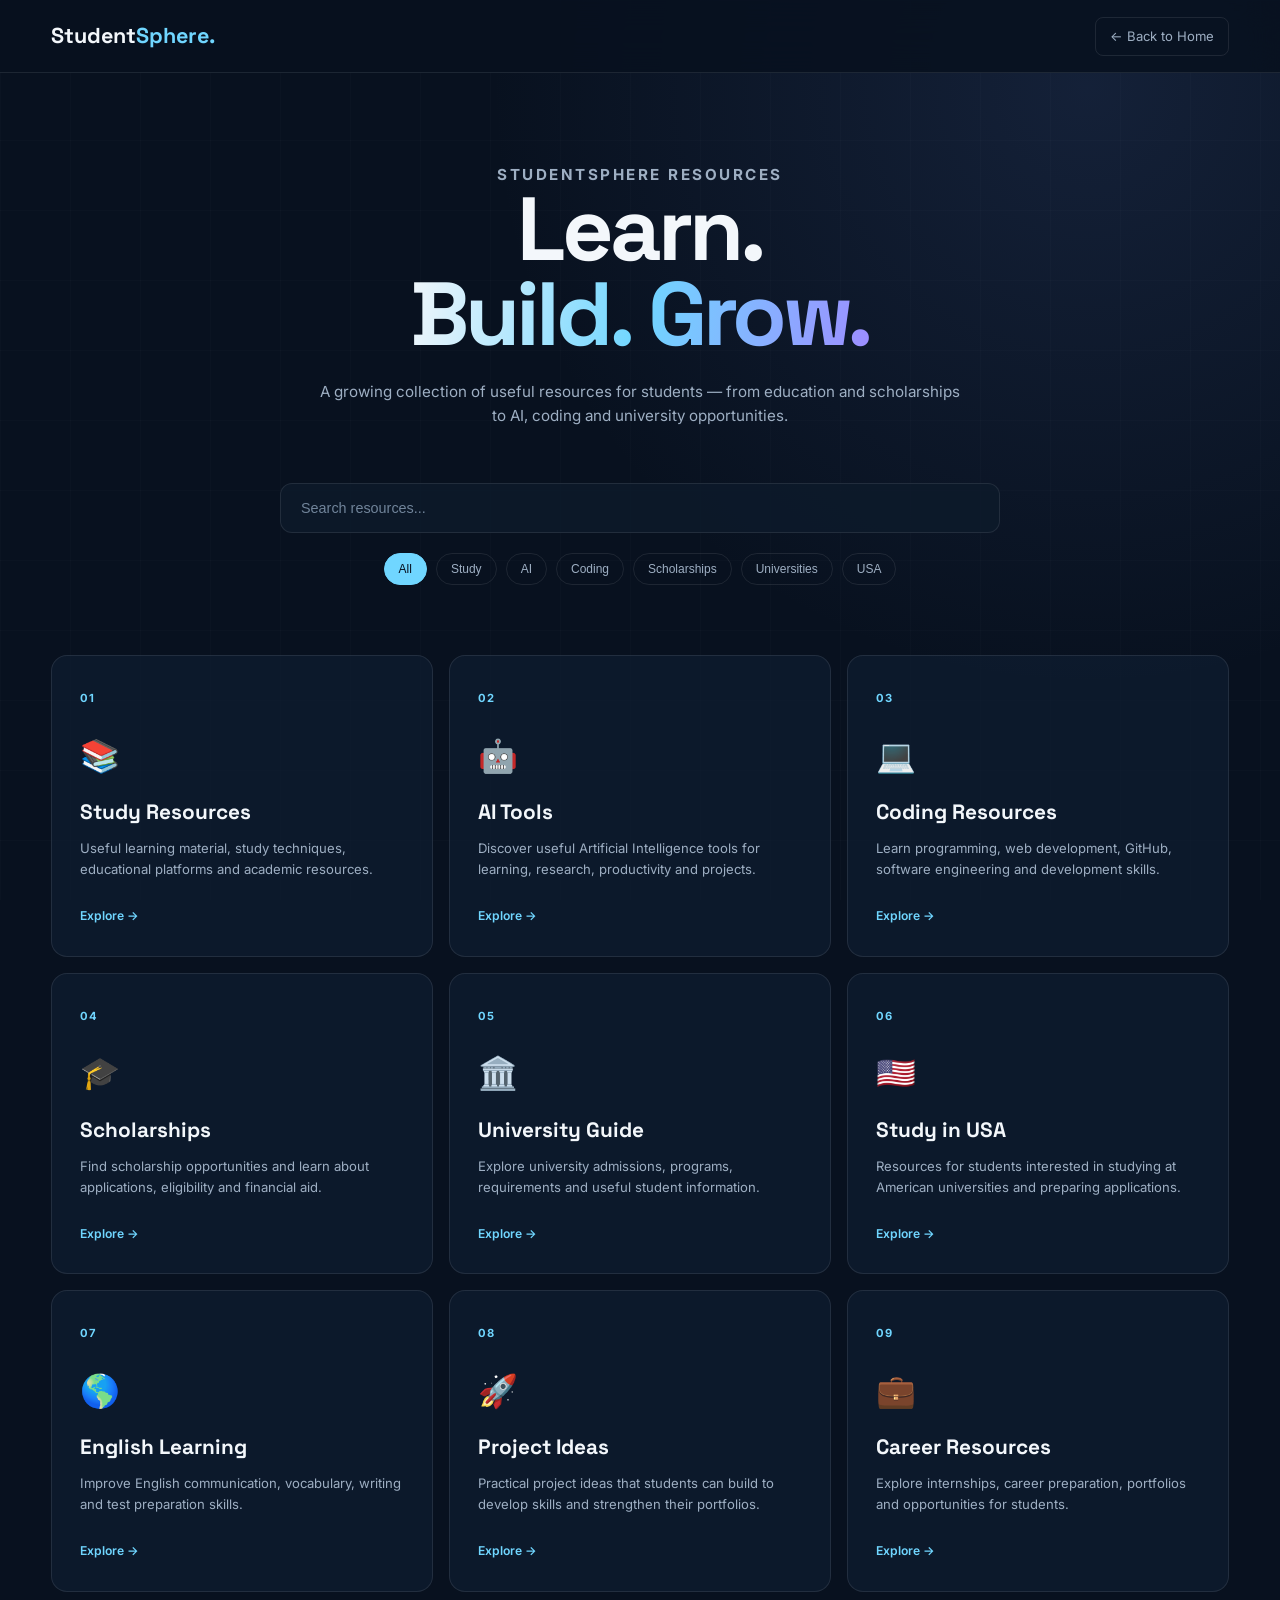
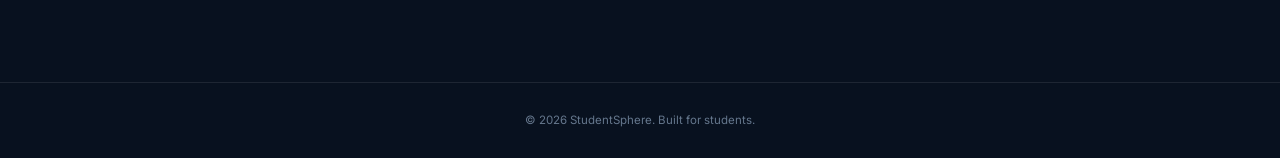
==== resources.html @ 84eeaea0 "Add resources.html for StudentSphere page This file contains the HTML structure and styles for the S" ====
<!DOCTYPE html>
<html lang="en">
<head>
    <meta charset="UTF-8">
    <meta name="viewport" content="width=device-width, initial-scale=1.0">

    <title>Resources | StudentSphere</title>

    <meta
        name="description"
        content="StudentSphere — useful study, AI, coding, scholarship and university resources for students."
    >

    <style>
        @import url('https://fonts.googleapis.com/css2?family=Inter:wght@400;500;600;700&family=Space+Grotesk:wght@500;600;700&display=swap');

        :root {
            --bg: #08111f;
            --bg-light: #0d1a2b;
            --card: rgba(15, 29, 48, 0.78);
            --text: #f3f7fb;
            --muted: #9eafc3;
            --line: rgba(255,255,255,.09);
            --accent: #70d6ff;
            --accent-soft: rgba(112,214,255,.12);
            --purple: #9d8cff;
            --max: 1180px;
        }

        * {
            margin: 0;
            padding: 0;
            box-sizing: border-box;
        }

        html {
            scroll-behavior: smooth;
        }

        body {
            background:
                radial-gradient(
                    circle at 85% 5%,
                    rgba(75,104,170,.18),
                    transparent 30%
                ),
                var(--bg);
            color: var(--text);
            font-family: 'Inter', sans-serif;
            line-height: 1.6;
            min-height: 100vh;
        }

        body::before {
            content: "";
            position: fixed;
            inset: 0;
            pointer-events: none;
            z-index: -1;
            background-image:
                linear-gradient(
                    rgba(255,255,255,.015) 1px,
                    transparent 1px
                ),
                linear-gradient(
                    90deg,
                    rgba(255,255,255,.015) 1px,
                    transparent 1px
                );
            background-size: 70px 70px;
        }

        a {
            color: inherit;
            text-decoration: none;
        }

        .container {
            width: min(92%, var(--max));
            margin: auto;
        }

        /* NAVBAR */

        .navbar {
            position: sticky;
            top: 0;
            z-index: 1000;
            background: rgba(8,17,31,.86);
            backdrop-filter: blur(18px);
            border-bottom: 1px solid var(--line);
        }

        .nav {
            min-height: 72px;
            display: flex;
            align-items: center;
            justify-content: space-between;
        }

        .logo {
            font-family: 'Space Grotesk', sans-serif;
            font-size: 1.35rem;
            font-weight: 700;
        }

        .logo span {
            color: var(--accent);
        }

        .back {
            color: var(--muted);
            font-size: .82rem;
            border: 1px solid var(--line);
            padding: 8px 14px;
            border-radius: 8px;
            transition: .25s ease;
        }

        .back:hover {
            color: var(--accent);
            border-color: var(--accent);
        }

        /* HERO */

        .hero {
            padding: 90px 0 55px;
            text-align: center;
        }

        .eyebrow {
            color: var(--accent);
            font-size: .72rem;
            font-weight: 700;
            letter-spacing: 2.5px;
            margin-bottom: 15px;
        }

        .hero h1 {
            font-family: 'Space Grotesk', sans-serif;
            font-size: clamp(3rem, 7vw, 5.8rem);
            line-height: .95;
            letter-spacing: -4px;
            margin-bottom: 22px;
        }

        .hero h1 span {
            background: linear-gradient(
                100deg,
                #f3f7fb,
                #70d6ff,
                #9d8cff
            );
            -webkit-background-clip: text;
            background-clip: text;
            color: transparent;
        }

        .hero p {
            max-width: 650px;
            margin: auto;
            color: var(--muted);
            font-size: .95rem;
        }

        /* SEARCH */

        .search-area {
            padding-bottom: 35px;
        }

        .search-box {
            max-width: 720px;
            margin: auto;
            position: relative;
        }

        .search-box input {
            width: 100%;
            padding: 16px 20px;
            border-radius: 12px;
            border: 1px solid var(--line);
            background: rgba(13,26,43,.85);
            color: var(--text);
            outline: none;
            font-size: .9rem;
            transition: .25s ease;
        }

        .search-box input:focus {
            border-color: rgba(112,214,255,.5);
            box-shadow: 0 0 30px rgba(112,214,255,.07);
        }

        .search-box input::placeholder {
            color: #71849a;
        }

        /* FILTERS */

        .filters {
            display: flex;
            justify-content: center;
            flex-wrap: wrap;
            gap: 9px;
            margin-top: 20px;
        }

        .filter-btn {
            border: 1px solid var(--line);
            background: transparent;
            color: var(--muted);
            padding: 8px 14px;
            border-radius: 50px;
            cursor: pointer;
            font-size: .75rem;
            transition: .25s ease;
        }

        .filter-btn:hover,
        .filter-btn.active {
            color: #07111f;
            background: var(--accent);
            border-color: var(--accent);
        }

        /* RESOURCES */

        .resources {
            padding: 35px 0 90px;
        }

        .resource-grid {
            display: grid;
            grid-template-columns: repeat(3, 1fr);
            gap: 16px;
        }

        .resource-card {
            position: relative;
            padding: 28px;
            min-height: 245px;
            border: 1px solid var(--line);
            border-radius: 16px;
            background: var(--card);
            transition: .3s ease;
        }

        .resource-card:hover {
            transform: translateY(-6px);
            border-color: rgba(112,214,255,.3);
            box-shadow: 0 20px 50px rgba(0,0,0,.18);
        }

        .resource-number {
            color: var(--accent);
            font-size: .7rem;
            font-weight: 700;
            letter-spacing: 1px;
        }

        .resource-icon {
            font-size: 2rem;
            margin: 20px 0 15px;
        }

        .resource-card h2 {
            font-family: 'Space Grotesk', sans-serif;
            font-size: 1.3rem;
            margin-bottom: 9px;
        }

        .resource-card p {
            color: var(--muted);
            font-size: .82rem;
            margin-bottom: 22px;
        }

        .resource-link {
            color: var(--accent);
            font-size: .76rem;
            font-weight: 600;
        }

        .resource-link:hover {
            text-decoration: underline;
        }

        .no-results {
            display: none;
            text-align: center;
            color: var(--muted);
            padding: 60px 20px;
        }

        /* FOOTER */

        footer {
            border-top: 1px solid var(--line);
            padding: 28px 0;
            text-align: center;
            color: #65778d;
            font-size: .72rem;
        }

        /* MOBILE */

        @media (max-width: 850px) {
            .resource-grid {
                grid-template-columns: repeat(2, 1fr);
            }
        }

        @media (max-width: 600px) {
            .hero {
                padding: 70px 0 45px;
            }

            .hero h1 {
                letter-spacing: -2px;
            }

            .resource-grid {
                grid-template-columns: 1fr;
            }

            .resource-card {
                min-height: auto;
            }

            .back {
                font-size: .72rem;
            }
        }
    </style>
</head>

<body>

    <!-- NAVBAR -->

    <header class="navbar">
        <div class="container nav">

            <a href="index.html" class="logo">
                Student<span>Sphere.</span>
            </a>

            <a href="index.html" class="back">
                ← Back to Home
            </a>

        </div>
    </header>


    <!-- HERO -->

    <main>

        <section class="hero">
            <div class="container">

                <p class="eyebrow">STUDENTSPHERE RESOURCES</p>

                <h1>
                    Learn.<br>
                    <span>Build. Grow.</span>
                </h1>

                <p>
                    A growing collection of useful resources for students —
                    from education and scholarships to AI, coding and
                    university opportunities.
                </p>

            </div>
        </section>


        <!-- SEARCH -->

        <section class="search-area">
            <div class="container">

                <div class="search-box">
                    <input
                        type="search"
                        id="searchInput"
                        placeholder="Search resources..."
                        autocomplete="off"
                    >
                </div>

                <div class="filters">

                    <button class="filter-btn active" data-filter="all">
                        All
                    </button>

                    <button class="filter-btn" data-filter="study">
                        Study
                    </button>

                    <button class="filter-btn" data-filter="ai">
                        AI
                    </button>

                    <button class="filter-btn" data-filter="coding">
                        Coding
                    </button>

                    <button class="filter-btn" data-filter="scholarship">
                        Scholarships
                    </button>

                    <button class="filter-btn" data-filter="university">
                        Universities
                    </button>

                    <button class="filter-btn" data-filter="usa">
                        USA
                    </button>

                </div>

            </div>
        </section>


        <!-- RESOURCE CARDS -->

        <section class="resources">

            <div class="container">

                <div class="resource-grid" id="resourceGrid">


                    <!-- STUDY -->

                    <article
                        class="resource-card"
                        data-category="study"
                        data-title="Study Resources"
                    >

                        <span class="resource-number">01</span>

                        <div class="resource-icon">📚</div>

                        <h2>Study Resources</h2>

                        <p>
                            Useful learning material, study techniques,
                            educational platforms and academic resources.
                        </p>

                        <a href="#" class="resource-link">
                            Explore →
                        </a>

                    </article>


                    <!-- AI -->

                    <article
                        class="resource-card"
                        data-category="ai"
                        data-title="AI Tools"
                    >

                        <span class="resource-number">02</span>

                        <div class="resource-icon">🤖</div>

                        <h2>AI Tools</h2>

                        <p>
                            Discover useful Artificial Intelligence tools
                            for learning, research, productivity and projects.
                        </p>

                        <a href="#" class="resource-link">
                            Explore →
                        </a>

                    </article>


                    <!-- CODING -->

                    <article
                        class="resource-card"
                        data-category="coding"
                        data-title="Coding Resources"
                    >

                        <span class="resource-number">03</span>

                        <div class="resource-icon">💻</div>

                        <h2>Coding Resources</h2>

                        <p>
                            Learn programming, web development, GitHub,
                            software engineering and development skills.
                        </p>

                        <a href="#" class="resource-link">
                            Explore →
                        </a>

                    </article>


                    <!-- SCHOLARSHIP -->

                    <article
                        class="resource-card"
                        data-category="scholarship"
                        data-title="Scholarships"
                    >

                        <span class="resource-number">04</span>

                        <div class="resource-icon">🎓</div>

                        <h2>Scholarships</h2>

                        <p>
                            Find scholarship opportunities and learn about
                            applications, eligibility and financial aid.
                        </p>

                        <a href="#" class="resource-link">
                            Explore →
                        </a>

                    </article>


                    <!-- UNIVERSITY -->

                    <article
                        class="resource-card"
                        data-category="university"
                        data-title="University Guide"
                    >

                        <span class="resource-number">05</span>

                        <div class="resource-icon">🏛️</div>

                        <h2>University Guide</h2>

                        <p>
                            Explore university admissions, programs,
                            requirements and useful student information.
                        </p>

                        <a href="#" class="resource-link">
                            Explore →
                        </a>

                    </article>


                    <!-- USA -->

                    <article
                        class="resource-card"
                        data-category="usa"
                        data-title="Study in USA"
                    >

                        <span class="resource-number">06</span>

                        <div class="resource-icon">🇺🇸</div>

                        <h2>Study in USA</h2>

                        <p>
                            Resources for students interested in studying
                            at American universities and preparing applications.
                        </p>

                        <a href="#" class="resource-link">
                            Explore →
                        </a>

                    </article>


                    <!-- ENGLISH -->

                    <article
                        class="resource-card"
                        data-category="study"
                        data-title="English Learning"
                    >

                        <span class="resource-number">07</span>

                        <div class="resource-icon">🌎</div>

                        <h2>English Learning</h2>

                        <p>
                            Improve English communication, vocabulary,
                            writing and test preparation skills.
                        </p>

                        <a href="#" class="resource-link">
                            Explore →
                        </a>

                    </article>


                    <!-- PROJECTS -->

                    <article
                        class="resource-card"
                        data-category="coding"
                        data-title="Project Ideas"
                    >

                        <span class="resource-number">08</span>

                        <div class="resource-icon">🚀</div>

                        <h2>Project Ideas</h2>

                        <p>
                            Practical project ideas that students can build
                            to develop skills and strengthen their portfolios.
                        </p>

                        <a href="#" class="resource-link">
                            Explore →
                        </a>

                    </article>


                    <!-- CAREER -->

                    <article
                        class="resource-card"
                        data-category="university"
                        data-title="Career Resources"
                    >

                        <span class="resource-number">09</span>

                        <div class="resource-icon">💼</div>

                        <h2>Career Resources</h2>

                        <p>
                            Explore internships, career preparation,
                            portfolios and opportunities for students.
                        </p>

                        <a href="#" class="resource-link">
                            Explore →
                        </a>

                    </article>

                </div>


                <div class="no-results" id="noResults">
                    No resources found. Try another search.
                </div>

            </div>

        </section>

    </main>


    <!-- FOOTER -->

    <footer>
        <div class="container">
            <p>
                © 2026 StudentSphere. Built for students.
            </p>
        </div>
    </footer>


    <!-- SEARCH + FILTER -->

    <script>

        const searchInput =
            document.getElementById("searchInput");

        const cards =
            document.querySelectorAll(".resource-card");

        const filterButtons =
            document.querySelectorAll(".filter-btn");

        const noResults =
            document.getElementById("noResults");

        let currentFilter = "all";


        function filterResources() {

            const search =
                searchInput.value.toLowerCase().trim();

            let visibleCount = 0;


            cards.forEach(card => {

                const category =
                    card.dataset.category;

                const title =
                    card.dataset.title.toLowerCase();

                const text =
                    card.textContent.toLowerCase();


                const matchesFilter =
                    currentFilter === "all" ||
                    category === currentFilter;

                const matchesSearch =
                    !search ||
                    title.includes(search) ||
                    text.includes(search);


                if (matchesFilter && matchesSearch) {

                    card.style.display = "block";
                    visibleCount++;

                } else {

                    card.style.display = "none";

                }

            });


            noResults.style.display =
                visibleCount === 0 ? "block" : "none";
        }


        searchInput.addEventListener(
            "input",
            filterResources
        );


        filterButtons.forEach(button => {

            button.addEventListener("click", () => {

                filterButtons.forEach(btn =>
                    btn.classList.remove("active")
                );

                button.classList.add("active");

                currentFilter =
                    button.dataset.filter;

                filterResources();

            });

        });

    </script>

</body>
</html>
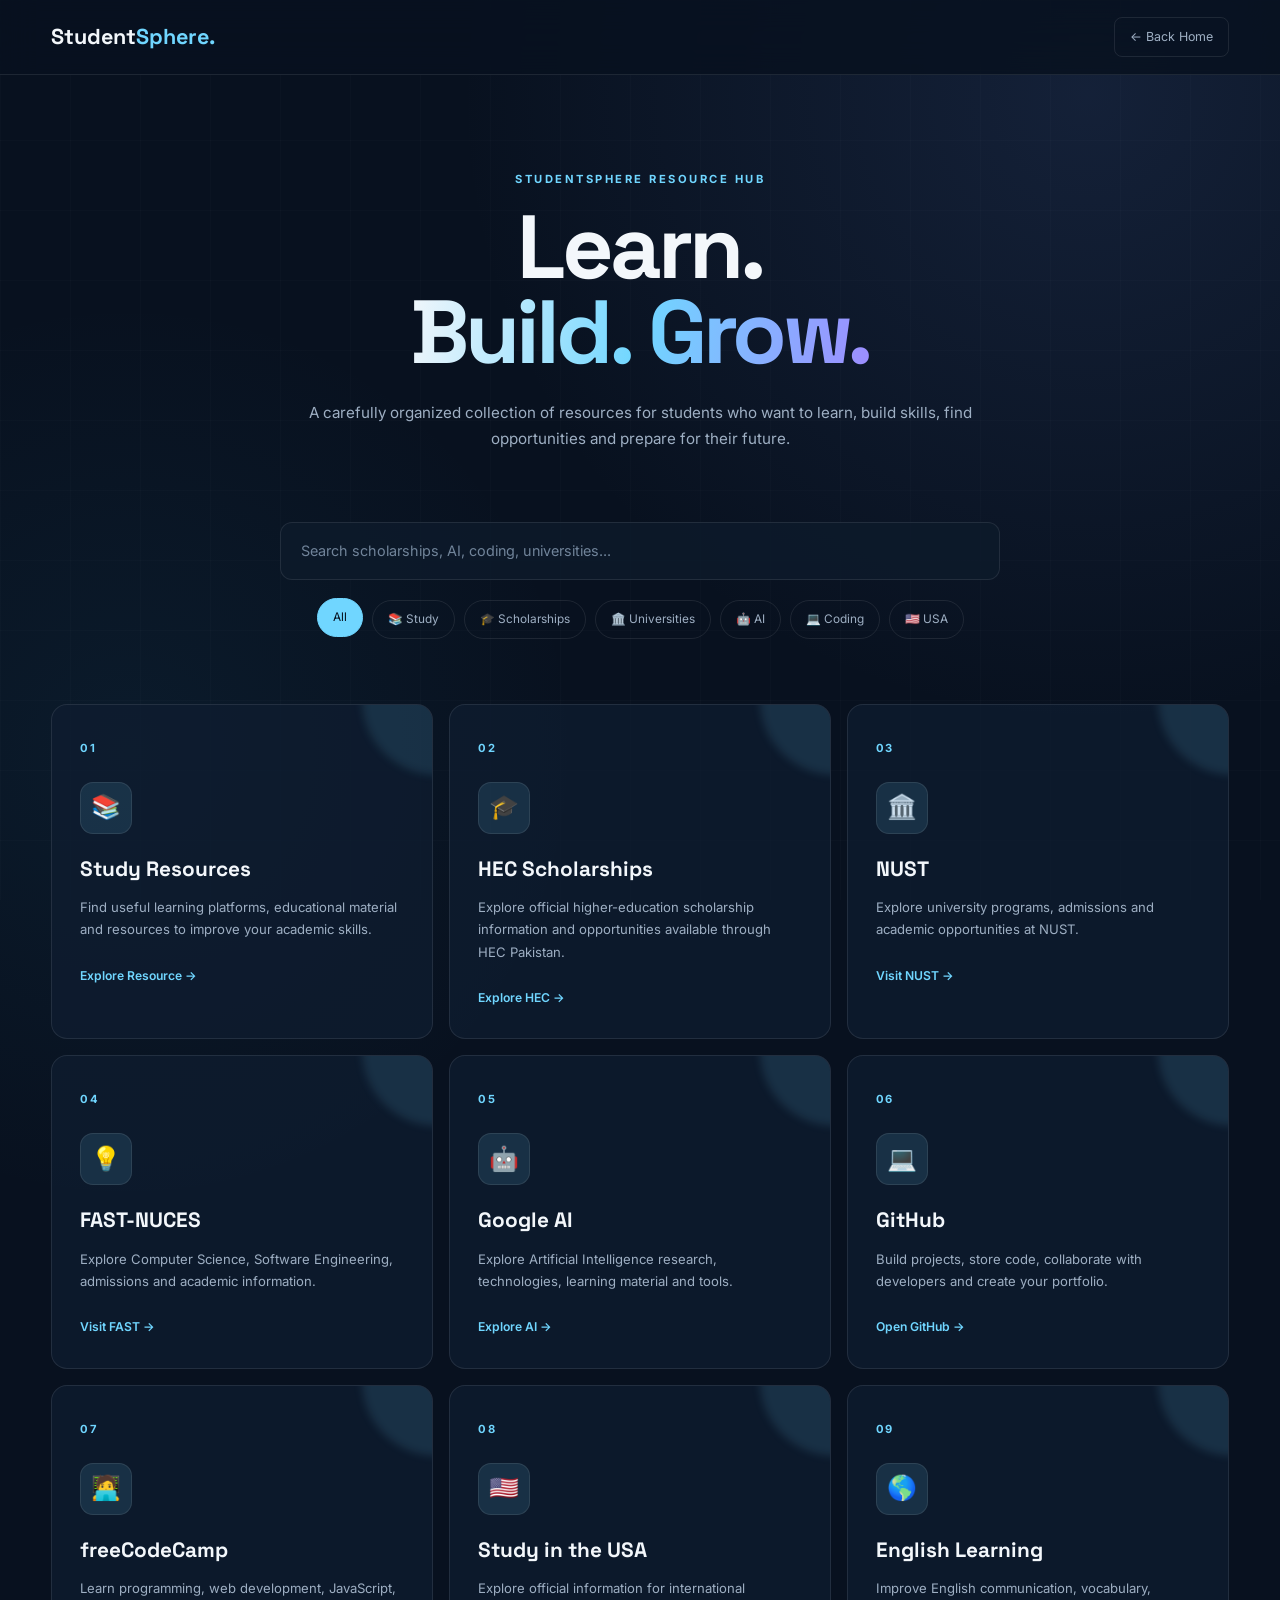
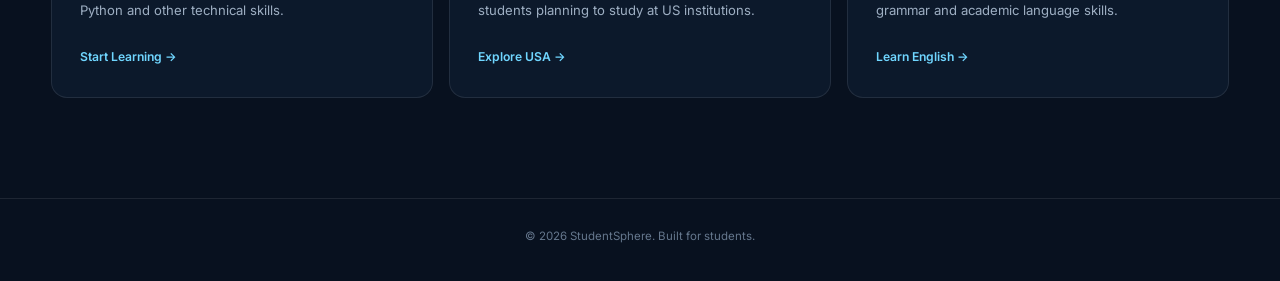
==== commit 0df748eb: "Revise resources page layout and content Updated resource descriptions, improved styling, and adjust" ====
--- a/resources.html
+++ b/resources.html
@@ -8,7 +8,7 @@
 
     <meta
         name="description"
-        content="StudentSphere — useful study, AI, coding, scholarship and university resources for students."
+        content="StudentSphere Resources — scholarships, universities, AI, coding, study and career resources for students."
     >
 
     <style>
@@ -16,7 +16,7 @@
 
         :root {
             --bg: #08111f;
-            --bg-light: #0d1a2b;
+            --bg2: #0d1a2b;
             --card: rgba(15, 29, 48, 0.78);
             --text: #f3f7fb;
             --muted: #9eafc3;
@@ -24,6 +24,7 @@
             --accent: #70d6ff;
             --accent-soft: rgba(112,214,255,.12);
             --purple: #9d8cff;
+            --green: #7fe0b2;
             --max: 1180px;
         }
 
@@ -44,10 +45,16 @@
                     rgba(75,104,170,.18),
                     transparent 30%
                 ),
+                radial-gradient(
+                    circle at 10% 40%,
+                    rgba(45,145,190,.08),
+                    transparent 28%
+                ),
                 var(--bg);
+
             color: var(--text);
             font-family: 'Inter', sans-serif;
-            line-height: 1.6;
+            line-height: 1.7;
             min-height: 100vh;
         }
 
@@ -55,8 +62,9 @@
             content: "";
             position: fixed;
             inset: 0;
+            z-index: -1;
             pointer-events: none;
-            z-index: -1;
+
             background-image:
                 linear-gradient(
                     rgba(255,255,255,.015) 1px,
@@ -67,6 +75,7 @@
                     rgba(255,255,255,.015) 1px,
                     transparent 1px
                 );
+
             background-size: 70px 70px;
         }
 
@@ -75,24 +84,34 @@
             text-decoration: none;
         }
 
+        button,
+        input {
+            font: inherit;
+        }
+
         .container {
             width: min(92%, var(--max));
             margin: auto;
         }
 
-        /* NAVBAR */
+        /* =========================
+           NAVBAR
+        ========================= */
 
         .navbar {
             position: sticky;
             top: 0;
             z-index: 1000;
-            background: rgba(8,17,31,.86);
+
+            background: rgba(8,17,31,.84);
             backdrop-filter: blur(18px);
+
             border-bottom: 1px solid var(--line);
         }
 
-        .nav {
-            min-height: 72px;
+        .nav-container {
+            min-height: 74px;
+
             display: flex;
             align-items: center;
             justify-content: space-between;
@@ -108,217 +127,348 @@
             color: var(--accent);
         }
 
-        .back {
+        .back-btn {
+            border: 1px solid var(--line);
+            border-radius: 8px;
+
+            padding: 8px 15px;
+
             color: var(--muted);
-            font-size: .82rem;
-            border: 1px solid var(--line);
-            padding: 8px 14px;
-            border-radius: 8px;
+            font-size: .78rem;
+
             transition: .25s ease;
         }
 
-        .back:hover {
+        .back-btn:hover {
             color: var(--accent);
             border-color: var(--accent);
-        }
-
-        /* HERO */
+            transform: translateY(-2px);
+        }
+
+        /* =========================
+           HERO
+        ========================= */
 
         .hero {
-            padding: 90px 0 55px;
+            padding: 95px 0 55px;
             text-align: center;
         }
 
         .eyebrow {
             color: var(--accent);
-            font-size: .72rem;
+
+            font-size: .7rem;
             font-weight: 700;
             letter-spacing: 2.5px;
-            margin-bottom: 15px;
+
+            margin-bottom: 16px;
         }
 
         .hero h1 {
             font-family: 'Space Grotesk', sans-serif;
-            font-size: clamp(3rem, 7vw, 5.8rem);
+
+            font-size: clamp(3.2rem, 7vw, 6rem);
             line-height: .95;
+
             letter-spacing: -4px;
-            margin-bottom: 22px;
+
+            margin-bottom: 25px;
         }
 
         .hero h1 span {
-            background: linear-gradient(
-                100deg,
-                #f3f7fb,
-                #70d6ff,
-                #9d8cff
-            );
+            background:
+                linear-gradient(
+                    100deg,
+                    #f3f7fb,
+                    #70d6ff,
+                    #9d8cff
+                );
+
             -webkit-background-clip: text;
             background-clip: text;
+
             color: transparent;
         }
 
-        .hero p {
-            max-width: 650px;
+        .hero-description {
+            max-width: 700px;
             margin: auto;
+
             color: var(--muted);
             font-size: .95rem;
         }
 
-        /* SEARCH */
-
-        .search-area {
-            padding-bottom: 35px;
+        /* =========================
+           SEARCH
+        ========================= */
+
+        .search-section {
+            padding: 15px 0 30px;
         }
 
         .search-box {
             max-width: 720px;
             margin: auto;
-            position: relative;
         }
 
         .search-box input {
             width: 100%;
+
             padding: 16px 20px;
+
+            border: 1px solid var(--line);
             border-radius: 12px;
-            border: 1px solid var(--line);
+
+            outline: none;
+
             background: rgba(13,26,43,.85);
             color: var(--text);
-            outline: none;
+
             font-size: .9rem;
+
             transition: .25s ease;
+        }
+
+        .search-box input::placeholder {
+            color: #71849a;
         }
 
         .search-box input:focus {
             border-color: rgba(112,214,255,.5);
-            box-shadow: 0 0 30px rgba(112,214,255,.07);
-        }
-
-        .search-box input::placeholder {
-            color: #71849a;
-        }
-
-        /* FILTERS */
+
+            box-shadow:
+                0 0 30px rgba(112,214,255,.07);
+        }
+
+        /* =========================
+           FILTERS
+        ========================= */
 
         .filters {
             display: flex;
             justify-content: center;
             flex-wrap: wrap;
+
             gap: 9px;
+
             margin-top: 20px;
         }
 
         .filter-btn {
             border: 1px solid var(--line);
+            border-radius: 50px;
+
+            padding: 8px 15px;
+
             background: transparent;
             color: var(--muted);
-            padding: 8px 14px;
-            border-radius: 50px;
+
             cursor: pointer;
-            font-size: .75rem;
+
+            font-size: .74rem;
+
             transition: .25s ease;
         }
 
         .filter-btn:hover,
         .filter-btn.active {
-            color: #07111f;
             background: var(--accent);
             border-color: var(--accent);
-        }
-
-        /* RESOURCES */
-
-        .resources {
-            padding: 35px 0 90px;
+
+            color: #07111f;
+
+            transform: translateY(-2px);
+        }
+
+        /* =========================
+           RESOURCE GRID
+        ========================= */
+
+        .resources-section {
+            padding: 35px 0 100px;
         }
 
         .resource-grid {
             display: grid;
-            grid-template-columns: repeat(3, 1fr);
+
+            grid-template-columns:
+                repeat(3, 1fr);
+
             gap: 16px;
         }
 
         .resource-card {
             position: relative;
+
+            min-height: 285px;
+
             padding: 28px;
-            min-height: 245px;
+
             border: 1px solid var(--line);
             border-radius: 16px;
+
             background: var(--card);
-            transition: .3s ease;
+
+            overflow: hidden;
+
+            transition:
+                transform .3s ease,
+                border-color .3s ease,
+                box-shadow .3s ease;
+        }
+
+        .resource-card::before {
+            content: "";
+
+            position: absolute;
+
+            width: 150px;
+            height: 150px;
+
+            right: -80px;
+            top: -80px;
+
+            border-radius: 50%;
+
+            background: var(--accent-soft);
+
+            filter: blur(4px);
         }
 
         .resource-card:hover {
-            transform: translateY(-6px);
-            border-color: rgba(112,214,255,.3);
-            box-shadow: 0 20px 50px rgba(0,0,0,.18);
+            transform: translateY(-7px);
+
+            border-color:
+                rgba(112,214,255,.32);
+
+            box-shadow:
+                0 25px 60px rgba(0,0,0,.2);
         }
 
         .resource-number {
+            position: relative;
+
             color: var(--accent);
+
             font-size: .7rem;
             font-weight: 700;
-            letter-spacing: 1px;
+
+            letter-spacing: 1.5px;
         }
 
         .resource-icon {
-            font-size: 2rem;
-            margin: 20px 0 15px;
+            position: relative;
+
+            width: 52px;
+            height: 52px;
+
+            display: flex;
+            align-items: center;
+            justify-content: center;
+
+            margin: 22px 0 18px;
+
+            border: 1px solid var(--line);
+            border-radius: 13px;
+
+            background: var(--accent-soft);
+
+            font-size: 1.5rem;
         }
 
         .resource-card h2 {
+            position: relative;
+
             font-family: 'Space Grotesk', sans-serif;
+
             font-size: 1.3rem;
+
             margin-bottom: 9px;
         }
 
         .resource-card p {
+            position: relative;
+
             color: var(--muted);
+
             font-size: .82rem;
-            margin-bottom: 22px;
+
+            line-height: 1.7;
+
+            margin-bottom: 20px;
         }
 
         .resource-link {
+            position: relative;
+
             color: var(--accent);
+
             font-size: .76rem;
             font-weight: 600;
+
+            transition: .2s ease;
         }
 
         .resource-link:hover {
-            text-decoration: underline;
-        }
+            letter-spacing: .3px;
+        }
+
+        /* =========================
+           EMPTY RESULT
+        ========================= */
 
         .no-results {
-            display: none;
             text-align: center;
+
+            padding: 70px 20px;
+
             color: var(--muted);
-            padding: 60px 20px;
-        }
-
-        /* FOOTER */
+        }
+
+        .no-results h2 {
+            color: var(--text);
+
+            font-family: 'Space Grotesk', sans-serif;
+
+            margin-bottom: 8px;
+        }
+
+        /* =========================
+           FOOTER
+        ========================= */
 
         footer {
             border-top: 1px solid var(--line);
-            padding: 28px 0;
+
+            padding: 28px 0 35px;
+
             text-align: center;
+
             color: #65778d;
+
             font-size: .72rem;
         }
 
-        /* MOBILE */
-
-        @media (max-width: 850px) {
+        /* =========================
+           MOBILE
+        ========================= */
+
+        @media (max-width: 900px) {
+
             .resource-grid {
                 grid-template-columns: repeat(2, 1fr);
             }
+
         }
 
         @media (max-width: 600px) {
+
             .hero {
                 padding: 70px 0 45px;
             }
 
             .hero h1 {
-                letter-spacing: -2px;
+                letter-spacing: -2.5px;
             }
 
             .resource-grid {
@@ -329,353 +479,514 @@
                 min-height: auto;
             }
 
-            .back {
-                font-size: .72rem;
+            .back-btn {
+                font-size: .7rem;
+                padding: 7px 11px;
             }
+
         }
     </style>
 </head>
 
 <body>
 
-    <!-- NAVBAR -->
+    <!-- =========================
+         NAVBAR
+    ========================= -->
 
     <header class="navbar">
-        <div class="container nav">
+
+        <div class="container nav-container">
 
             <a href="index.html" class="logo">
                 Student<span>Sphere.</span>
             </a>
 
-            <a href="index.html" class="back">
-                ← Back to Home
+            <a href="index.html" class="back-btn">
+                ← Back Home
             </a>
 
         </div>
+
     </header>
 
 
-    <!-- HERO -->
+    <!-- =========================
+         MAIN
+    ========================= -->
 
     <main>
 
+        <!-- HERO -->
+
         <section class="hero">
+
             <div class="container">
 
-                <p class="eyebrow">STUDENTSPHERE RESOURCES</p>
+                <p class="eyebrow">
+                    STUDENTSPHERE RESOURCE HUB
+                </p>
 
                 <h1>
                     Learn.<br>
                     <span>Build. Grow.</span>
                 </h1>
 
-                <p>
-                    A growing collection of useful resources for students —
-                    from education and scholarships to AI, coding and
-                    university opportunities.
+                <p class="hero-description">
+                    A carefully organized collection of resources
+                    for students who want to learn, build skills,
+                    find opportunities and prepare for their future.
                 </p>
 
             </div>
+
         </section>
 
 
         <!-- SEARCH -->
 
-        <section class="search-area">
+        <section class="search-section">
+
             <div class="container">
 
                 <div class="search-box">
+
                     <input
                         type="search"
                         id="searchInput"
-                        placeholder="Search resources..."
+                        placeholder="Search scholarships, AI, coding, universities..."
                         autocomplete="off"
                     >
+
                 </div>
 
+
+                <!-- FILTER BUTTONS -->
+
                 <div class="filters">
 
-                    <button class="filter-btn active" data-filter="all">
+                    <button
+                        class="filter-btn active"
+                        data-category="all"
+                    >
                         All
                     </button>
 
-                    <button class="filter-btn" data-filter="study">
-                        Study
+                    <button
+                        class="filter-btn"
+                        data-category="study"
+                    >
+                        📚 Study
                     </button>
 
-                    <button class="filter-btn" data-filter="ai">
-                        AI
+                    <button
+                        class="filter-btn"
+                        data-category="scholarship"
+                    >
+                        🎓 Scholarships
                     </button>
 
-                    <button class="filter-btn" data-filter="coding">
-                        Coding
+                    <button
+                        class="filter-btn"
+                        data-category="university"
+                    >
+                        🏛️ Universities
                     </button>
 
-                    <button class="filter-btn" data-filter="scholarship">
-                        Scholarships
+                    <button
+                        class="filter-btn"
+                        data-category="ai"
+                    >
+                        🤖 AI
                     </button>
 
-                    <button class="filter-btn" data-filter="university">
-                        Universities
+                    <button
+                        class="filter-btn"
+                        data-category="coding"
+                    >
+                        💻 Coding
                     </button>
 
-                    <button class="filter-btn" data-filter="usa">
-                        USA
+                    <button
+                        class="filter-btn"
+                        data-category="usa"
+                    >
+                        🇺🇸 USA
                     </button>
 
                 </div>
 
             </div>
+
         </section>
 
 
-        <!-- RESOURCE CARDS -->
-
-        <section class="resources">
+        <!-- RESOURCES -->
+
+        <section class="resources-section">
 
             <div class="container">
 
-                <div class="resource-grid" id="resourceGrid">
-
-
-                    <!-- STUDY -->
+                <div
+                    class="resource-grid"
+                    id="resourceGrid"
+                >
+
+
+                    <!-- 01 -->
 
                     <article
                         class="resource-card"
                         data-category="study"
-                        data-title="Study Resources"
-                    >
-
-                        <span class="resource-number">01</span>
-
-                        <div class="resource-icon">📚</div>
-
-                        <h2>Study Resources</h2>
+                        data-search="study learning education courses academic"
+                    >
+
+                        <span class="resource-number">
+                            01
+                        </span>
+
+                        <div class="resource-icon">
+                            📚
+                        </div>
+
+                        <h2>
+                            Study Resources
+                        </h2>
 
                         <p>
-                            Useful learning material, study techniques,
-                            educational platforms and academic resources.
+                            Find useful learning platforms,
+                            educational material and resources
+                            to improve your academic skills.
                         </p>
 
-                        <a href="#" class="resource-link">
-                            Explore →
+                        <a
+                            href="https://www.khanacademy.org/"
+                            target="_blank"
+                            rel="noopener noreferrer"
+                            class="resource-link"
+                        >
+                            Explore Resource →
                         </a>
 
                     </article>
 
 
-                    <!-- AI -->
+                    <!-- 02 -->
+
+                    <article
+                        class="resource-card"
+                        data-category="scholarship"
+                        data-search="scholarship financial aid HEC Pakistan student funding"
+                    >
+
+                        <span class="resource-number">
+                            02
+                        </span>
+
+                        <div class="resource-icon">
+                            🎓
+                        </div>
+
+                        <h2>
+                            HEC Scholarships
+                        </h2>
+
+                        <p>
+                            Explore official higher-education
+                            scholarship information and opportunities
+                            available through HEC Pakistan.
+                        </p>
+
+                        <a
+                            href="https://hec.gov.pk/"
+                            target="_blank"
+                            rel="noopener noreferrer"
+                            class="resource-link"
+                        >
+                            Explore HEC →
+                        </a>
+
+                    </article>
+
+
+                    <!-- 03 -->
+
+                    <article
+                        class="resource-card"
+                        data-category="university"
+                        data-search="NUST university Pakistan admission computer science"
+                    >
+
+                        <span class="resource-number">
+                            03
+                        </span>
+
+                        <div class="resource-icon">
+                            🏛️
+                        </div>
+
+                        <h2>
+                            NUST
+                        </h2>
+
+                        <p>
+                            Explore university programs, admissions
+                            and academic opportunities at NUST.
+                        </p>
+
+                        <a
+                            href="https://nust.edu.pk/"
+                            target="_blank"
+                            rel="noopener noreferrer"
+                            class="resource-link"
+                        >
+                            Visit NUST →
+                        </a>
+
+                    </article>
+
+
+                    <!-- 04 -->
+
+                    <article
+                        class="resource-card"
+                        data-category="university"
+                        data-search="FAST NUCES university Pakistan CS software engineering"
+                    >
+
+                        <span class="resource-number">
+                            04
+                        </span>
+
+                        <div class="resource-icon">
+                            💡
+                        </div>
+
+                        <h2>
+                            FAST-NUCES
+                        </h2>
+
+                        <p>
+                            Explore Computer Science, Software Engineering,
+                            admissions and academic information.
+                        </p>
+
+                        <a
+                            href="https://nu.edu.pk/"
+                            target="_blank"
+                            rel="noopener noreferrer"
+                            class="resource-link"
+                        >
+                            Visit FAST →
+                        </a>
+
+                    </article>
+
+
+                    <!-- 05 -->
 
                     <article
                         class="resource-card"
                         data-category="ai"
-                        data-title="AI Tools"
-                    >
-
-                        <span class="resource-number">02</span>
-
-                        <div class="resource-icon">🤖</div>
-
-                        <h2>AI Tools</h2>
+                        data-search="AI artificial intelligence machine learning research tools"
+                    >
+
+                        <span class="resource-number">
+                            05
+                        </span>
+
+                        <div class="resource-icon">
+                            🤖
+                        </div>
+
+                        <h2>
+                            Google AI
+                        </h2>
 
                         <p>
-                            Discover useful Artificial Intelligence tools
-                            for learning, research, productivity and projects.
+                            Explore Artificial Intelligence research,
+                            technologies, learning material and tools.
                         </p>
 
-                        <a href="#" class="resource-link">
-                            Explore →
+                        <a
+                            href="https://ai.google/"
+                            target="_blank"
+                            rel="noopener noreferrer"
+                            class="resource-link"
+                        >
+                            Explore AI →
                         </a>
 
                     </article>
 
 
-                    <!-- CODING -->
+                    <!-- 06 -->
 
                     <article
                         class="resource-card"
                         data-category="coding"
-                        data-title="Coding Resources"
-                    >
-
-                        <span class="resource-number">03</span>
-
-                        <div class="resource-icon">💻</div>
-
-                        <h2>Coding Resources</h2>
+                        data-search="GitHub coding programming software development projects"
+                    >
+
+                        <span class="resource-number">
+                            06
+                        </span>
+
+                        <div class="resource-icon">
+                            💻
+                        </div>
+
+                        <h2>
+                            GitHub
+                        </h2>
 
                         <p>
-                            Learn programming, web development, GitHub,
-                            software engineering and development skills.
+                            Build projects, store code, collaborate
+                            with developers and create your portfolio.
                         </p>
 
-                        <a href="#" class="resource-link">
-                            Explore →
+                        <a
+                            href="https://github.com/"
+                            target="_blank"
+                            rel="noopener noreferrer"
+                            class="resource-link"
+                        >
+                            Open GitHub →
                         </a>
 
                     </article>
 
 
-                    <!-- SCHOLARSHIP -->
+                    <!-- 07 -->
 
                     <article
                         class="resource-card"
-                        data-category="scholarship"
-                        data-title="Scholarships"
-                    >
-
-                        <span class="resource-number">04</span>
-
-                        <div class="resource-icon">🎓</div>
-
-                        <h2>Scholarships</h2>
+                        data-category="coding"
+                        data-search="freeCodeCamp programming web development JavaScript Python coding"
+                    >
+
+                        <span class="resource-number">
+                            07
+                        </span>
+
+                        <div class="resource-icon">
+                            🧑‍💻
+                        </div>
+
+                        <h2>
+                            freeCodeCamp
+                        </h2>
 
                         <p>
-                            Find scholarship opportunities and learn about
-                            applications, eligibility and financial aid.
+                            Learn programming, web development,
+                            JavaScript, Python and other technical skills.
                         </p>
 
-                        <a href="#" class="resource-link">
-                            Explore →
+                        <a
+                            href="https://www.freecodecamp.org/"
+                            target="_blank"
+                            rel="noopener noreferrer"
+                            class="resource-link"
+                        >
+                            Start Learning →
                         </a>
 
                     </article>
 
 
-                    <!-- UNIVERSITY -->
-
-                    <article
-                        class="resource-card"
-                        data-category="university"
-                        data-title="University Guide"
-                    >
-
-                        <span class="resource-number">05</span>
-
-                        <div class="resource-icon">🏛️</div>
-
-                        <h2>University Guide</h2>
-
-                        <p>
-                            Explore university admissions, programs,
-                            requirements and useful student information.
-                        </p>
-
-                        <a href="#" class="resource-link">
-                            Explore →
-                        </a>
-
-                    </article>
-
-
-                    <!-- USA -->
+                    <!-- 08 -->
 
                     <article
                         class="resource-card"
                         data-category="usa"
-                        data-title="Study in USA"
-                    >
-
-                        <span class="resource-number">06</span>
-
-                        <div class="resource-icon">🇺🇸</div>
-
-                        <h2>Study in USA</h2>
+                        data-search="USA university international student admissions study abroad America"
+                    >
+
+                        <span class="resource-number">
+                            08
+                        </span>
+
+                        <div class="resource-icon">
+                            🇺🇸
+                        </div>
+
+                        <h2>
+                            Study in the USA
+                        </h2>
 
                         <p>
-                            Resources for students interested in studying
-                            at American universities and preparing applications.
+                            Explore official information for international
+                            students planning to study at US institutions.
                         </p>
 
-                        <a href="#" class="resource-link">
-                            Explore →
+                        <a
+                            href="https://educationusa.state.gov/"
+                            target="_blank"
+                            rel="noopener noreferrer"
+                            class="resource-link"
+                        >
+                            Explore USA →
                         </a>
 
                     </article>
 
 
-                    <!-- ENGLISH -->
+                    <!-- 09 -->
 
                     <article
                         class="resource-card"
                         data-category="study"
-                        data-title="English Learning"
-                    >
-
-                        <span class="resource-number">07</span>
-
-                        <div class="resource-icon">🌎</div>
-
-                        <h2>English Learning</h2>
+                        data-search="English learning language student test preparation"
+                    >
+
+                        <span class="resource-number">
+                            09
+                        </span>
+
+                        <div class="resource-icon">
+                            🌎
+                        </div>
+
+                        <h2>
+                            English Learning
+                        </h2>
 
                         <p>
                             Improve English communication, vocabulary,
-                            writing and test preparation skills.
+                            grammar and academic language skills.
                         </p>
 
-                        <a href="#" class="resource-link">
-                            Explore →
+                        <a
+                            href="https://learnenglish.britishcouncil.org/"
+                            target="_blank"
+                            rel="noopener noreferrer"
+                            class="resource-link"
+                        >
+                            Learn English →
                         </a>
 
                     </article>
 
 
-                    <!-- PROJECTS -->
-
-                    <article
-                        class="resource-card"
-                        data-category="coding"
-                        data-title="Project Ideas"
-                    >
-
-                        <span class="resource-number">08</span>
-
-                        <div class="resource-icon">🚀</div>
-
-                        <h2>Project Ideas</h2>
-
-                        <p>
-                            Practical project ideas that students can build
-                            to develop skills and strengthen their portfolios.
-                        </p>
-
-                        <a href="#" class="resource-link">
-                            Explore →
-                        </a>
-
-                    </article>
-
-
-                    <!-- CAREER -->
-
-                    <article
-                        class="resource-card"
-                        data-category="university"
-                        data-title="Career Resources"
-                    >
-
-                        <span class="resource-number">09</span>
-
-                        <div class="resource-icon">💼</div>
-
-                        <h2>Career Resources</h2>
-
-                        <p>
-                            Explore internships, career preparation,
-                            portfolios and opportunities for students.
-                        </p>
-
-                        <a href="#" class="resource-link">
-                            Explore →
-                        </a>
-
-                    </article>
-
                 </div>
 
 
-                <div class="no-results" id="noResults">
-                    No resources found. Try another search.
+                <!-- NO RESULTS -->
+
+                <div
+                    class="no-results"
+                    id="noResults"
+                    style="display: none;"
+                >
+
+                    <h2>
+                        No resources found
+                    </h2>
+
+                    <p>
+                        Try another keyword or select a different category.
+                    </p>
+
                 </div>
 
             </div>
@@ -688,22 +999,29 @@
     <!-- FOOTER -->
 
     <footer>
+
         <div class="container">
+
             <p>
-                © 2026 StudentSphere. Built for students.
+                © 2026 StudentSphere.
+                Built for students.
             </p>
+
         </div>
+
     </footer>
 
 
-    <!-- SEARCH + FILTER -->
+    <!-- =========================
+         SEARCH & FILTER JAVASCRIPT
+    ========================= -->
 
     <script>
 
         const searchInput =
             document.getElementById("searchInput");
 
-        const cards =
+        const resourceCards =
             document.querySelectorAll(".resource-card");
 
         const filterButtons =
@@ -712,43 +1030,47 @@
         const noResults =
             document.getElementById("noResults");
 
-        let currentFilter = "all";
-
-
-        function filterResources() {
-
-            const search =
-                searchInput.value.toLowerCase().trim();
-
-            let visibleCount = 0;
-
-
-            cards.forEach(card => {
+        let activeCategory = "all";
+
+
+        function updateResources() {
+
+            const searchTerm =
+                searchInput.value
+                    .toLowerCase()
+                    .trim();
+
+            let visibleCards = 0;
+
+
+            resourceCards.forEach(card => {
 
                 const category =
                     card.dataset.category;
 
-                const title =
-                    card.dataset.title.toLowerCase();
-
-                const text =
-                    card.textContent.toLowerCase();
-
-
-                const matchesFilter =
-                    currentFilter === "all" ||
-                    category === currentFilter;
-
-                const matchesSearch =
-                    !search ||
-                    title.includes(search) ||
-                    text.includes(search);
-
-
-                if (matchesFilter && matchesSearch) {
+                const searchableText =
+                    (
+                        card.dataset.search +
+                        " " +
+                        card.textContent
+                    ).toLowerCase();
+
+
+                const categoryMatch =
+                    activeCategory === "all" ||
+                    category === activeCategory;
+
+
+                const searchMatch =
+                    searchTerm === "" ||
+                    searchableText.includes(searchTerm);
+
+
+                if (categoryMatch && searchMatch) {
 
                     card.style.display = "block";
-                    visibleCount++;
+
+                    visibleCards++;
 
                 } else {
 
@@ -759,33 +1081,47 @@
             });
 
 
-            noResults.style.display =
-                visibleCount === 0 ? "block" : "none";
+            if (visibleCards === 0) {
+
+                noResults.style.display = "block";
+
+            } else {
+
+                noResults.style.display = "none";
+
+            }
+
         }
 
 
         searchInput.addEventListener(
             "input",
-            filterResources
+            updateResources
         );
 
 
         filterButtons.forEach(button => {
 
-            button.addEventListener("click", () => {
-
-                filterButtons.forEach(btn =>
-                    btn.classList.remove("active")
-                );
-
-                button.classList.add("active");
-
-                currentFilter =
-                    button.dataset.filter;
-
-                filterResources();
-
-            });
+            button.addEventListener(
+                "click",
+                () => {
+
+                    filterButtons.forEach(btn => {
+                        btn.classList.remove("active");
+                    });
+
+
+                    button.classList.add("active");
+
+
+                    activeCategory =
+                        button.dataset.category;
+
+
+                    updateResources();
+
+                }
+            );
 
         });
 
